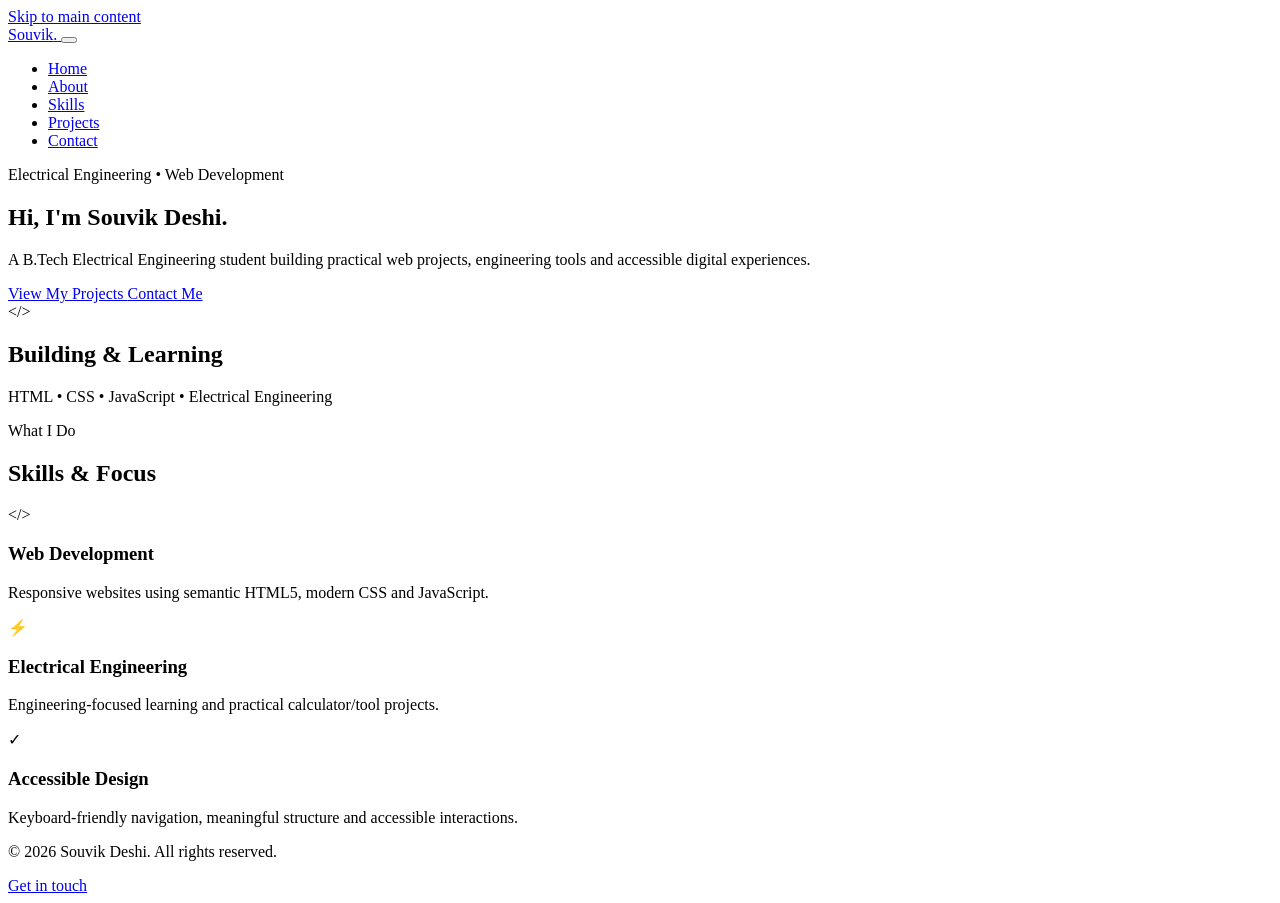
==== index.html @ 756754a0 "Create index.html" ====
<!DOCTYPE html>
<html lang="en">
<head>
    <meta charset="UTF-8">

    <meta name="viewport"
          content="width=device-width, initial-scale=1.0">

    <meta name="description"
          content="Souvik Deshi - Electrical Engineering student and Web Developer portfolio">

    <meta name="author" content="Souvik Deshi">

    <meta name="robots" content="index, follow">

    <meta name="theme-color" content="#2563eb">

    <title>Souvik Deshi | Portfolio</title>

    <link rel="stylesheet" href="style.css">
    <script src="script.js" defer></script>
</head>

<body>

<a class="skip-link" href="#main-content">
    Skip to main content
</a>

<header class="site-header">

    <div class="container nav-wrap">

        <a href="index.html"
           class="brand"
           aria-label="Souvik Deshi Home">
            Souvik<span>.</span>
        </a>

        <button
            class="menu-toggle"
            type="button"
            aria-expanded="false"
            aria-controls="primary-nav"
            aria-label="Open navigation menu">

            <span></span>
            <span></span>
            <span></span>

        </button>

        <nav id="primary-nav"
             class="primary-nav"
             aria-label="Primary navigation">

            <ul>

                <li>
                    <a class="active"
                       aria-current="page"
                       href="index.html">
                        Home
                    </a>
                </li>

                <li>
                    <a href="about.html">
                        About
                    </a>
                </li>

                <li>
                    <a href="skills.html">
                        Skills
                    </a>
                </li>

                <li>
                    <a href="projects.html">
                        Projects
                    </a>
                </li>

                <li>
                    <a href="contact.html">
                        Contact
                    </a>
                </li>

            </ul>

        </nav>

    </div>

</header>


<main id="main-content">

    <!-- HERO -->

    <section class="hero">

        <div class="container hero-grid">

            <div>

                <p class="eyebrow">
                    Electrical Engineering • Web Development
                </p>

                <h1>
                    Hi, I'm
                    <span>Souvik Deshi</span>.
                </h1>

                <p class="hero-text">

                    A B.Tech Electrical Engineering student
                    building practical web projects,
                    engineering tools and accessible
                    digital experiences.

                </p>

                <div class="button-row">

                    <a class="btn btn-primary"
                       href="projects.html">
                        View My Projects
                    </a>

                    <a class="btn btn-secondary"
                       href="contact.html">
                        Contact Me
                    </a>

                </div>

            </div>


            <aside class="hero-card"
                   aria-label="Portfolio highlights">

                <div class="code-icon"
                     aria-hidden="true">
                    &lt;/&gt;
                </div>

                <h2>
                    Building & Learning
                </h2>

                <p>
                    HTML • CSS • JavaScript •
                    Electrical Engineering
                </p>

            </aside>

        </div>

    </section>


    <!-- SERVICES -->

    <section class="section"
             aria-labelledby="focus-title">

        <div class="container">

            <p class="section-label">
                What I Do
            </p>

            <h2 id="focus-title">
                Skills & Focus
            </h2>

            <div class="card-grid">

                <article class="info-card">

                    <div class="card-icon"
                         aria-hidden="true">
                        &lt;/&gt;
                    </div>

                    <h3>
                        Web Development
                    </h3>

                    <p>
                        Responsive websites using semantic
                        HTML5, modern CSS and JavaScript.
                    </p>

                </article>


                <article class="info-card">

                    <div class="card-icon"
                         aria-hidden="true">
                        ⚡
                    </div>

                    <h3>
                        Electrical Engineering
                    </h3>

                    <p>
                        Engineering-focused learning and
                        practical calculator/tool projects.
                    </p>

                </article>


                <article class="info-card">

                    <div class="card-icon"
                         aria-hidden="true">
                        ✓
                    </div>

                    <h3>
                        Accessible Design
                    </h3>

                    <p>
                        Keyboard-friendly navigation,
                        meaningful structure and
                        accessible interactions.
                    </p>

                </article>

            </div>

        </div>

    </section>

</main>


<footer class="site-footer">

    <div class="container footer-wrap">

        <p>
            &copy; 2026 Souvik Deshi.
            All rights reserved.
        </p>

        <a href="contact.html">
            Get in touch
        </a>

    </div>

</footer>

</body>
  </html>
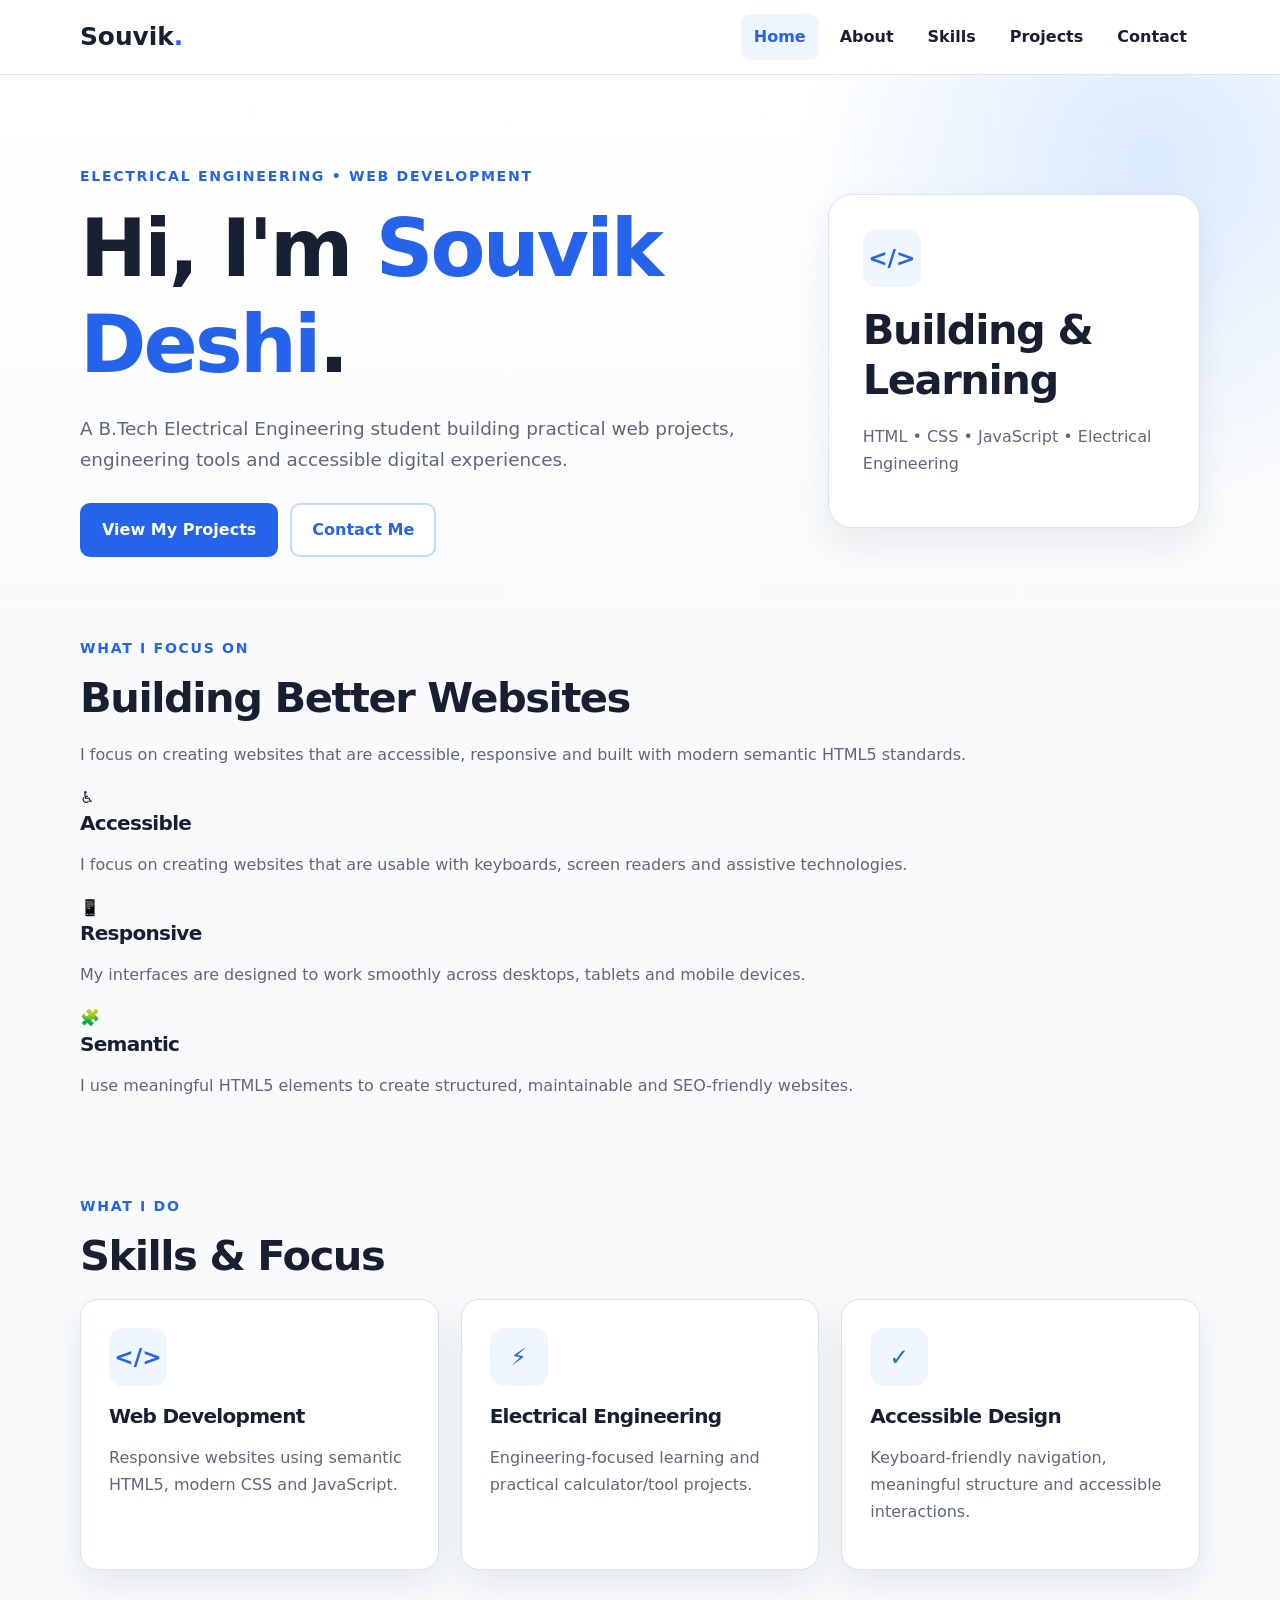
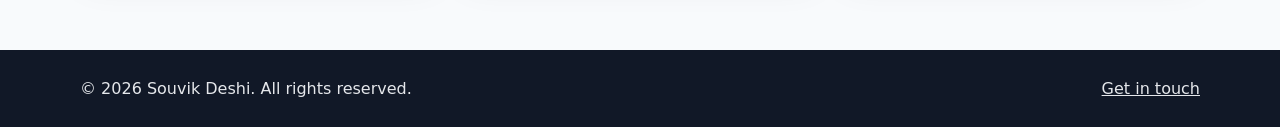
==== commit 0099b829: "Update index.html" ====
--- a/index.html
+++ b/index.html
@@ -165,6 +165,99 @@
 
     </section>
 
+    <!-- Accessibility Features -->
+<section class="features-section" aria-labelledby="features-title">
+
+    <div class="container">
+
+        <div class="section-heading">
+
+            <p class="section-label">
+                What I Focus On
+            </p>
+
+            <h2 id="features-title">
+                Building Better Websites
+            </h2>
+
+            <p>
+                I focus on creating websites that are
+                accessible, responsive and built with
+                modern semantic HTML5 standards.
+            </p>
+
+        </div>
+
+
+        <div class="feature-grid">
+
+
+            <!-- Accessible -->
+            <article class="feature-card">
+
+                <div class="feature-icon" aria-hidden="true">
+                    ♿
+                </div>
+
+                <h3>
+                    Accessible
+                </h3>
+
+                <p>
+                    I focus on creating websites that are
+                    usable with keyboards, screen readers
+                    and assistive technologies.
+                </p>
+
+            </article>
+
+
+            <!-- Responsive -->
+            <article class="feature-card">
+
+                <div class="feature-icon" aria-hidden="true">
+                    📱
+                </div>
+
+                <h3>
+                    Responsive
+                </h3>
+
+                <p>
+                    My interfaces are designed to work
+                    smoothly across desktops, tablets
+                    and mobile devices.
+                </p>
+
+            </article>
+
+
+            <!-- Semantic -->
+            <article class="feature-card">
+
+                <div class="feature-icon" aria-hidden="true">
+                    🧩
+                </div>
+
+                <h3>
+                    Semantic
+                </h3>
+
+                <p>
+                    I use meaningful HTML5 elements to
+                    create structured, maintainable and
+                    SEO-friendly websites.
+                </p>
+
+            </article>
+
+
+        </div>
+
+    </div>
+
+</section>
+
 
     <!-- SERVICES -->
 
--- a/style.css
+++ b/style.css
@@ -0,0 +1,1405 @@
+/* ================================
+   SOUVIK DESHI PORTFOLIO
+   Responsive + Accessible CSS
+================================ */
+
+
+:root {
+
+    --primary: #2563eb;
+    --primary-dark: #1d4ed8;
+
+    --text: #172033;
+    --muted: #5d687a;
+
+    --bg: #f8fafc;
+    --surface: #ffffff;
+
+    --border: #dbe3ef;
+
+    --soft-blue: #eff6ff;
+
+    --shadow:
+        0 14px 35px rgba(23, 32, 51, 0.08);
+
+    --radius: 18px;
+
+    --max-width: 1120px;
+
+}
+
+
+/* RESET */
+
+* {
+    box-sizing: border-box;
+}
+
+
+html {
+    scroll-behavior: smooth;
+}
+
+
+body {
+
+    margin: 0;
+
+    color: var(--text);
+
+    background: var(--bg);
+
+    font-family:
+        Inter,
+        system-ui,
+        -apple-system,
+        BlinkMacSystemFont,
+        "Segoe UI",
+        sans-serif;
+
+    font-size: 16px;
+
+    line-height: 1.7;
+
+}
+
+
+img {
+    max-width: 100%;
+    display: block;
+}
+
+
+a {
+    color: var(--primary);
+}
+
+
+button,
+input,
+textarea {
+    font: inherit;
+}
+
+
+/* ACCESSIBILITY */
+
+.skip-link {
+
+    position: fixed;
+
+    top: -100px;
+
+    left: 15px;
+
+    z-index: 9999;
+
+    padding: 10px 15px;
+
+    color: white;
+
+    background: #111827;
+
+    border-radius: 8px;
+
+    text-decoration: none;
+
+}
+
+
+.skip-link:focus {
+    top: 15px;
+}
+
+
+a:focus-visible,
+button:focus-visible,
+input:focus-visible,
+textarea:focus-visible {
+
+    outline: 3px solid #f59e0b;
+
+    outline-offset: 3px;
+
+}
+
+
+/* CONTAINER */
+
+.container {
+
+    width:
+        min(
+            calc(100% - 32px),
+            var(--max-width)
+        );
+
+    margin-inline: auto;
+
+}
+
+
+/* HEADER */
+
+.site-header {
+
+    position: sticky;
+
+    top: 0;
+
+    z-index: 1000;
+
+    background:
+        rgba(255, 255, 255, 0.96);
+
+    border-bottom:
+        1px solid var(--border);
+
+    backdrop-filter:
+        blur(12px);
+
+}
+
+
+.nav-wrap {
+
+    min-height: 74px;
+
+    display: flex;
+
+    align-items: center;
+
+    justify-content: space-between;
+
+    gap: 20px;
+
+}
+
+
+/* LOGO */
+
+.brand {
+
+    color: var(--text);
+
+    font-size: 1.55rem;
+
+    font-weight: 900;
+
+    text-decoration: none;
+
+}
+
+
+.brand span {
+    color: var(--primary);
+}
+
+
+/* NAVIGATION */
+
+.primary-nav ul {
+
+    display: flex;
+
+    align-items: center;
+
+    gap: 8px;
+
+    padding: 0;
+
+    margin: 0;
+
+    list-style: none;
+
+}
+
+
+.primary-nav a {
+
+    display: block;
+
+    padding: 9px 13px;
+
+    color: var(--text);
+
+    border-radius: 9px;
+
+    font-weight: 700;
+
+    text-decoration: none;
+
+}
+
+
+.primary-nav a:hover,
+.primary-nav a.active {
+
+    color: var(--primary);
+
+    background:
+        var(--soft-blue);
+
+}
+
+
+/* MOBILE MENU BUTTON */
+
+.menu-toggle {
+
+    display: none;
+
+    width: 44px;
+
+    height: 44px;
+
+    padding: 9px;
+
+    border:
+        1px solid var(--border);
+
+    border-radius: 10px;
+
+    background: white;
+
+    cursor: pointer;
+
+}
+
+
+.menu-toggle span {
+
+    display: block;
+
+    height: 2px;
+
+    margin: 5px 0;
+
+    background: var(--text);
+
+    border-radius: 5px;
+
+}
+
+
+/* HERO */
+
+.hero {
+
+    padding:
+        90px 0 80px;
+
+    background:
+
+        radial-gradient(
+            circle at 90% 15%,
+            #dbeafe 0,
+            transparent 28%
+        ),
+
+        linear-gradient(
+            180deg,
+            #ffffff,
+            var(--bg)
+        );
+
+}
+
+
+.hero-grid {
+
+    display: grid;
+
+    grid-template-columns:
+        1.5fr 0.8fr;
+
+    gap: 50px;
+
+    align-items: center;
+
+}
+
+
+.eyebrow,
+.section-label {
+
+    margin:
+        0 0 12px;
+
+    color:
+        var(--primary);
+
+    font-size:
+        0.88rem;
+
+    font-weight:
+        900;
+
+    letter-spacing:
+        0.12em;
+
+    text-transform:
+        uppercase;
+
+}
+
+
+h1,
+h2,
+h3 {
+
+    line-height: 1.2;
+
+    letter-spacing:
+        -0.035em;
+
+}
+
+
+h1 {
+
+    max-width:
+        800px;
+
+    margin:
+        0 0 20px;
+
+    font-size:
+        clamp(
+            2.4rem,
+            7vw,
+            5rem
+        );
+
+}
+
+
+h1 span {
+    color: var(--primary);
+}
+
+
+h2 {
+
+    margin:
+        0 0 18px;
+
+    font-size:
+        clamp(
+            1.8rem,
+            4vw,
+            2.6rem
+        );
+
+}
+
+
+h3 {
+
+    margin:
+        0 0 8px;
+
+    font-size:
+        1.25rem;
+
+}
+
+
+p {
+    color: var(--muted);
+}
+
+
+.hero-text {
+
+    max-width:
+        700px;
+
+    margin:
+        0 0 28px;
+
+    font-size:
+        1.15rem;
+
+}
+
+
+/* BUTTONS */
+
+.button-row {
+
+    display: flex;
+
+    flex-wrap: wrap;
+
+    gap: 12px;
+
+}
+
+
+.btn {
+
+    display: inline-flex;
+
+    min-height: 48px;
+
+    align-items: center;
+
+    justify-content: center;
+
+    padding:
+        11px 20px;
+
+    border:
+        2px solid transparent;
+
+    border-radius:
+        10px;
+
+    font-weight:
+        800;
+
+    text-decoration:
+        none;
+
+    cursor:
+        pointer;
+
+}
+
+
+.btn-primary {
+
+    color: white;
+
+    background:
+        var(--primary);
+
+}
+
+
+.btn-primary:hover {
+    background:
+        var(--primary-dark);
+}
+
+
+.btn-secondary {
+
+    color:
+        var(--primary);
+
+    background:
+        white;
+
+    border-color:
+        #bfdbfe;
+
+}
+
+
+.btn-secondary:hover {
+    background:
+        var(--soft-blue);
+}
+
+
+/* HERO CARD */
+
+.hero-card {
+
+    padding:
+        34px;
+
+    background:
+        var(--surface);
+
+    border:
+        1px solid var(--border);
+
+    border-radius:
+        24px;
+
+    box-shadow:
+        var(--shadow);
+
+}
+
+
+.code-icon,
+.card-icon {
+
+    display:
+        grid;
+
+    width:
+        58px;
+
+    height:
+        58px;
+
+    place-items:
+        center;
+
+    margin-bottom:
+        18px;
+
+    color:
+        var(--primary);
+
+    background:
+        var(--soft-blue);
+
+    border-radius:
+        14px;
+
+    font-size:
+        1.45rem;
+
+    font-weight:
+        900;
+
+}
+
+
+/* SECTIONS */
+
+.section {
+
+    padding:
+        80px 0;
+
+}
+
+
+.card-grid {
+
+    display:
+        grid;
+
+    grid-template-columns:
+        repeat(3, 1fr);
+
+    gap:
+        22px;
+
+}
+
+
+.info-card,
+.project-card,
+.skill-card {
+
+    padding:
+        28px;
+
+    background:
+        var(--surface);
+
+    border:
+        1px solid var(--border);
+
+    border-radius:
+        var(--radius);
+
+    box-shadow:
+        var(--shadow);
+
+}
+
+
+/* PAGE HERO */
+
+.page-hero {
+
+    padding:
+        70px 0 55px;
+
+    background:
+        linear-gradient(
+            180deg,
+            #ffffff,
+            var(--bg)
+        );
+
+    border-bottom:
+        1px solid var(--border);
+
+}
+
+
+.page-hero h1 {
+
+    font-size:
+        clamp(
+            2.2rem,
+            6vw,
+            4rem
+        );
+
+    margin-bottom:
+        12px;
+
+}
+
+
+.page-hero p:last-child {
+
+    max-width:
+        750px;
+
+    margin-bottom:
+        0;
+
+    font-size:
+        1.1rem;
+
+}
+
+
+/* ABOUT */
+
+.narrow {
+
+    max-width:
+        850px;
+
+}
+
+
+.highlight-box {
+
+    margin-top:
+        30px;
+
+    padding:
+        25px;
+
+    background:
+        var(--soft-blue);
+
+    border:
+        1px solid #bfdbfe;
+
+    border-radius:
+        var(--radius);
+
+}
+
+
+/* SKILLS */
+
+.skills-list {
+
+    display:
+        grid;
+
+    grid-template-columns:
+        repeat(2, 1fr);
+
+    gap:
+        20px;
+
+}
+
+
+.skill-card {
+
+    display:
+        flex;
+
+    gap:
+        20px;
+
+    align-items:
+        flex-start;
+
+}
+
+
+.skill-number {
+
+    color:
+        var(--primary);
+
+    font-size:
+        1.2rem;
+
+    font-weight:
+        900;
+
+}
+
+
+/* PROJECTS */
+
+.project-grid {
+
+    display:
+        grid;
+
+    grid-template-columns:
+        repeat(3, 1fr);
+
+    gap:
+        22px;
+
+}
+
+
+.project-card {
+
+    display:
+        flex;
+
+    min-height:
+        280px;
+
+    flex-direction:
+        column;
+
+}
+
+
+.project-tag {
+
+    width:
+        fit-content;
+
+    margin-bottom:
+        18px;
+
+    padding:
+        5px 10px;
+
+    color:
+        var(--primary-dark);
+
+    background:
+        var(--soft-blue);
+
+    border-radius:
+        999px;
+
+    font-size:
+        0.78rem;
+
+    font-weight:
+        800;
+
+}
+
+
+.project-card p {
+    flex: 1;
+}
+
+
+.text-link {
+
+    font-weight:
+        800;
+
+    text-underline-offset:
+        4px;
+
+}
+
+
+/* CONTACT */
+
+.contact-grid {
+
+    display:
+        grid;
+
+    grid-template-columns:
+        0.9fr 1.1fr;
+
+    gap:
+        45px;
+
+    align-items:
+        start;
+
+}
+
+
+.contact-links {
+
+    display:
+        grid;
+
+    gap:
+        12px;
+
+    margin-top:
+        25px;
+
+}
+
+
+.contact-item {
+
+    display:
+        flex;
+
+    align-items:
+        center;
+
+    gap:
+        15px;
+
+    padding:
+        15px;
+
+    color:
+        var(--text);
+
+    background:
+        var(--surface);
+
+    border:
+        1px solid var(--border);
+
+    border-radius:
+        13px;
+
+    text-decoration:
+        none;
+
+}
+
+
+.contact-item:hover {
+
+    border-color:
+        #93c5fd;
+
+    background:
+        var(--soft-blue);
+
+}
+
+
+.contact-item small {
+
+    display:
+        block;
+
+    color:
+        var(--muted);
+
+}
+
+
+.contact-icon {
+
+    display:
+        grid;
+
+    width:
+        45px;
+
+    height:
+        45px;
+
+    flex:
+        0 0 45px;
+
+    place-items:
+        center;
+
+    color:
+        white;
+
+    background:
+        var(--primary);
+
+    border-radius:
+        10px;
+
+    font-weight:
+        900;
+
+}
+
+
+/* FORM */
+
+.contact-form {
+
+    padding:
+        28px;
+
+    background:
+        var(--surface);
+
+    border:
+        1px solid var(--border);
+
+    border-radius:
+        var(--radius);
+
+    box-shadow:
+        var(--shadow);
+
+}
+
+
+.form-group {
+
+    margin-bottom:
+        18px;
+
+}
+
+
+label {
+
+    display:
+        block;
+
+    margin-bottom:
+        7px;
+
+    font-weight:
+        800;
+
+}
+
+
+input,
+textarea {
+
+    width:
+        100%;
+
+    padding:
+        12px 14px;
+
+    color:
+        var(--text);
+
+    background:
+        white;
+
+    border:
+        1px solid #b9c5d6;
+
+    border-radius:
+        9px;
+
+    font:
+        inherit;
+
+}
+
+
+textarea {
+    resize: vertical;
+}
+
+
+.form-note {
+
+    margin:
+        12px 0 0;
+
+    font-size:
+        0.85rem;
+
+}
+
+
+/* FOOTER */
+
+.site-footer {
+
+    padding:
+        25px 0;
+
+    background:
+        #111827;
+
+}
+
+
+.footer-wrap {
+
+    display:
+        flex;
+
+    align-items:
+        center;
+
+    justify-content:
+        space-between;
+
+    gap:
+        15px;
+
+}
+
+
+.site-footer p,
+.site-footer a {
+
+    margin:
+        0;
+
+    color:
+        #e5e7eb;
+
+}
+
+
+/* ================================
+   MOBILE
+================================ */
+
+@media (max-width: 800px) {
+
+
+    .menu-toggle {
+        display: block;
+    }
+
+
+    .primary-nav {
+
+        position:
+            absolute;
+
+        top:
+            74px;
+
+        right:
+            16px;
+
+        left:
+            16px;
+
+        display:
+            none;
+
+        padding:
+            10px;
+
+        background:
+            white;
+
+        border:
+            1px solid var(--border);
+
+        border-radius:
+            14px;
+
+        box-shadow:
+            var(--shadow);
+
+    }
+
+
+    .primary-nav.open {
+        display: block;
+    }
+
+
+    .primary-nav ul {
+
+        display:
+            grid;
+
+    }
+
+
+    .primary-nav a {
+
+        padding:
+            12px 14px;
+
+    }
+
+
+    .hero-grid,
+    .contact-grid {
+
+        grid-template-columns:
+            1fr;
+
+    }
+
+
+    .card-grid,
+    .project-grid,
+    .skills-list {
+
+        grid-template-columns:
+            1fr;
+
+    }
+
+
+    .hero {
+
+        padding:
+            65px 0;
+
+    }
+
+
+    .section {
+
+        padding:
+            60px 0;
+
+    }
+
+}
+
+
+/* SMALL MOBILE */
+
+@media (max-width: 480px) {
+
+
+    .container {
+
+        width:
+            min(
+                calc(100% - 24px),
+                var(--max-width)
+            );
+
+    }
+
+
+    h1 {
+
+        font-size:
+            2.35rem;
+
+    }
+
+
+    .hero-card,
+    .info-card,
+    .project-card,
+    .skill-card,
+    .contact-form {
+
+        padding:
+            22px;
+
+    }
+
+
+    .button-row,
+    .button-row .btn {
+
+        width:
+            100%;
+
+    }
+
+
+    .footer-wrap {
+
+        flex-direction:
+            column;
+
+        align-items:
+            flex-start;
+
+    }
+
+}
+
+
+/* REDUCED MOTION */
+
+@media (prefers-reduced-motion: reduce) {
+
+    html {
+        scroll-behavior: auto;
+    }
+
+
+    *,
+    *::before,
+    *::after {
+
+        animation-duration:
+            0.01ms !important;
+
+        animation-iteration-count:
+            1 !important;
+
+        transition-duration:
+            0.01ms !important;
+
+    }
+
+}
+
+/* =================================
+   SKILLS CATEGORY SECTION
+================================= */
+
+.skills-section .container {
+    display: grid;
+    grid-template-columns: repeat(2, 1fr);
+    gap: 30px;
+}
+
+
+/* SKILL CATEGORY CARD */
+
+.skills-category {
+
+    padding: 32px;
+
+    background: #ffffff;
+
+    border: 1px solid #e2e8f0;
+
+    border-radius: 20px;
+
+    box-shadow:
+        0 8px 25px rgba(15, 23, 42, 0.05);
+
+}
+
+
+/* CATEGORY TITLE */
+
+.skills-category h2 {
+
+    margin: 0 0 25px;
+
+    font-size: 2rem;
+
+    color: #172033;
+
+}
+
+
+/* TAG CONTAINER */
+
+.skill-tags {
+
+    display: flex;
+
+    flex-wrap: wrap;
+
+    gap: 12px;
+
+}
+
+
+/* INDIVIDUAL SKILL */
+
+.skill-tag {
+
+    display: inline-flex;
+
+    align-items: center;
+
+    justify-content: center;
+
+    padding: 10px 18px;
+
+    color: #1e40af;
+
+    background: #eff6ff;
+
+    border-radius: 999px;
+
+    font-size: 1rem;
+
+    font-weight: 700;
+
+    border: 1px solid transparent;
+
+    transition:
+        transform 0.2s ease,
+        background 0.2s ease,
+        border-color 0.2s ease;
+
+}
+
+
+/* HOVER */
+
+.skill-tag:hover {
+
+    background: #dbeafe;
+
+    border-color: #93c5fd;
+
+    transform: translateY(-2px);
+
+}
+
+
+/* MOBILE */
+
+@media (max-width: 800px) {
+
+    .skills-section .container {
+
+        grid-template-columns: 1fr;
+
+        gap: 22px;
+
+    }
+
+
+    .skills-category {
+
+        padding: 28px;
+
+    }
+
+
+    .skills-category h2 {
+
+        font-size: 1.8rem;
+
+    }
+
+}
+
+
+/* SMALL MOBILE */
+
+@media (max-width: 480px) {
+
+    .skills-category {
+
+        padding: 24px;
+
+        border-radius: 18px;
+
+    }
+
+
+    .skills-category h2 {
+
+        font-size: 1.7rem;
+
+        margin-bottom: 20px;
+
+    }
+
+
+    .skill-tag {
+
+        padding: 9px 16px;
+
+        font-size: 0.95rem;
+
+    }
+
+   }
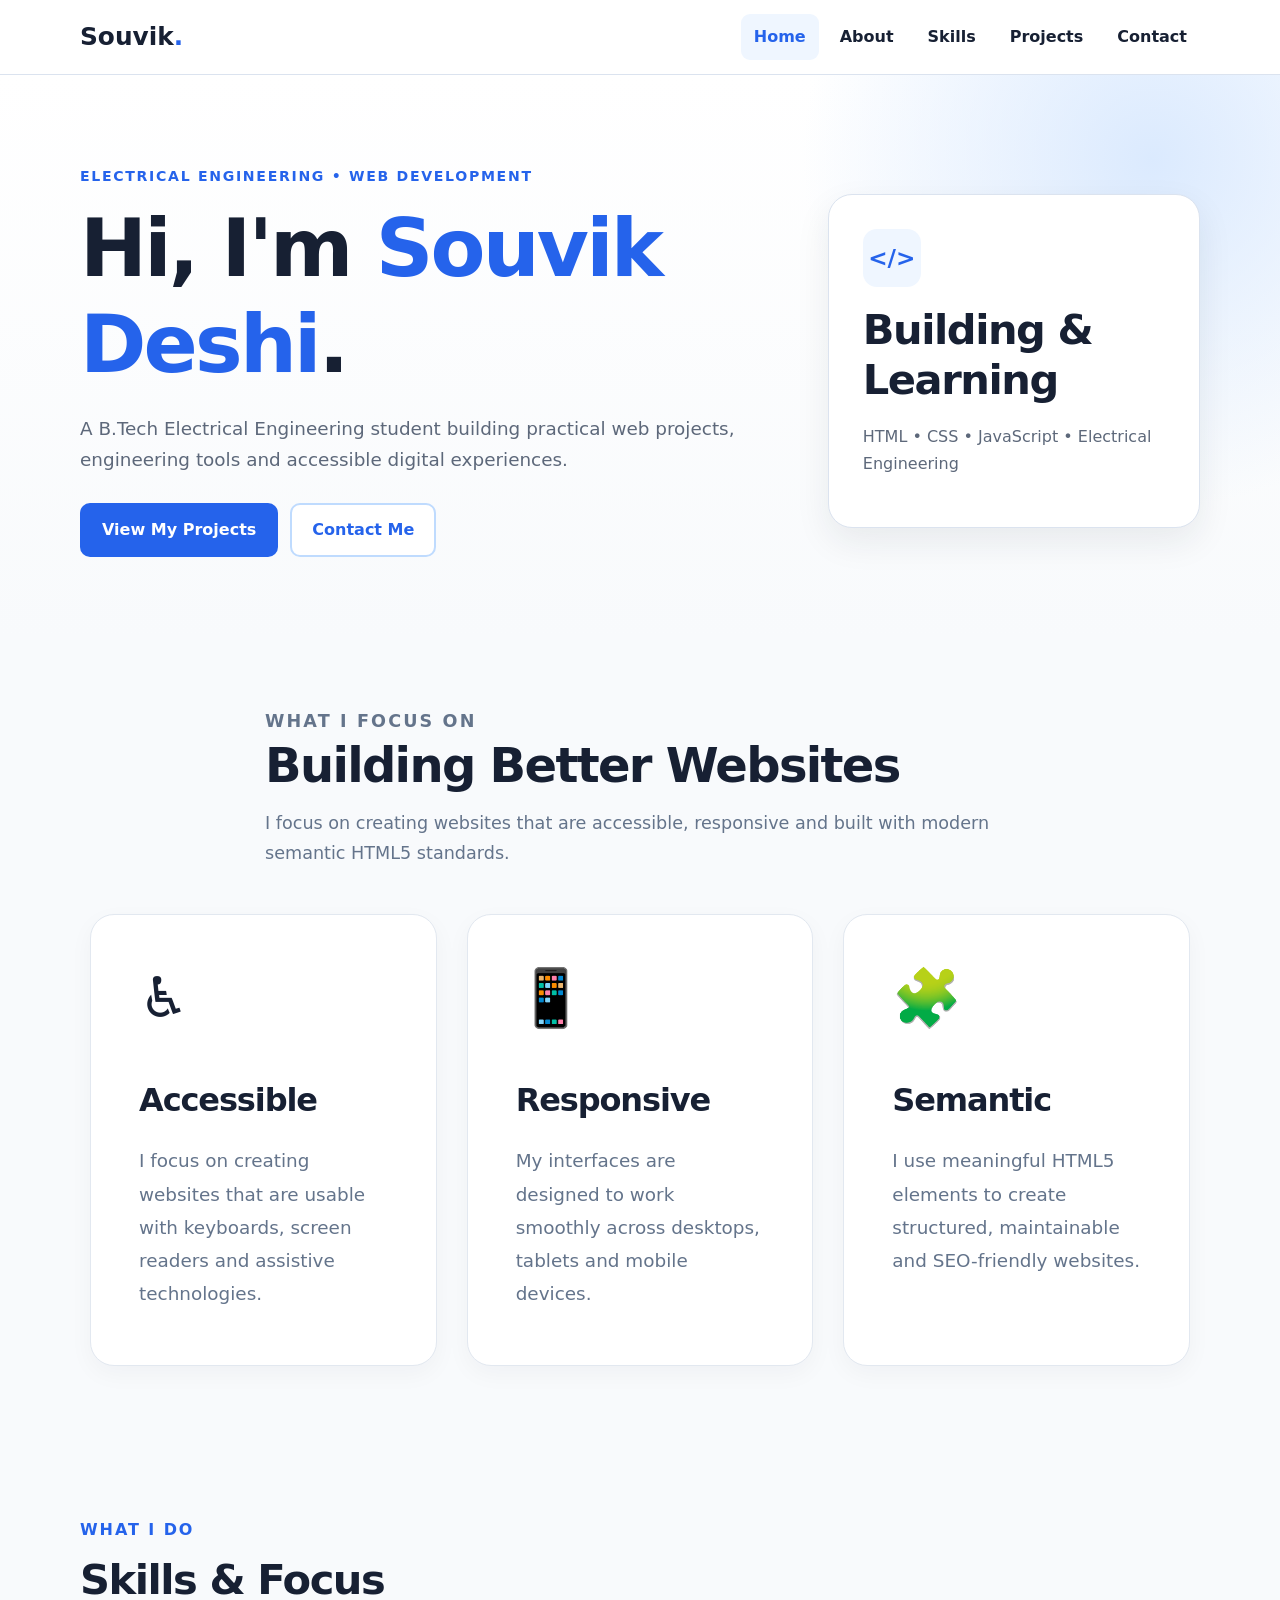
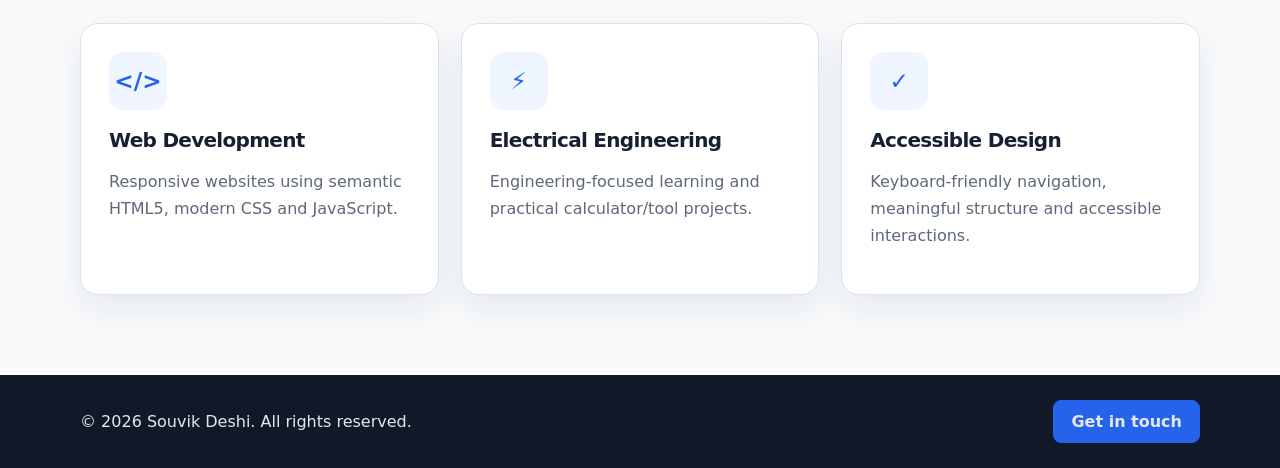
==== commit 8501ced4: "Update index.html" ====
--- a/index.html
+++ b/index.html
@@ -351,7 +351,8 @@
             All rights reserved.
         </p>
 
-        <a href="contact.html">
+        <a href="contact.html"
+            class="get-in-touch">
             Get in touch
         </a>
 
--- a/style.css
+++ b/style.css
@@ -1403,3 +1403,402 @@
     }
 
    }
+
+/* =========================================
+   ACCESSIBILITY FEATURES SECTION
+========================================= */
+
+.features-section {
+    padding: 70px 20px;
+}
+
+
+/* SECTION HEADING */
+
+.section-heading {
+    max-width: 750px;
+    margin: 0 auto 45px;
+    text-align: left;
+}
+
+.section-label {
+    color: #2563eb;
+    font-size: 1rem;
+    font-weight: 700;
+    margin-bottom: 12px;
+}
+
+.section-heading h2 {
+    color: #172033;
+    font-size: clamp(2rem, 5vw, 3rem);
+    line-height: 1.2;
+    margin: 0 0 15px;
+}
+
+.section-heading p {
+    color: #64748b;
+    font-size: 1.1rem;
+    line-height: 1.7;
+    margin: 0;
+}
+
+
+/* =========================================
+   FEATURE GRID
+========================================= */
+
+.feature-grid {
+    max-width: 1100px;
+    margin: 0 auto;
+
+    display: grid;
+    grid-template-columns: repeat(3, 1fr);
+
+    gap: 30px;
+}
+
+
+/* =========================================
+   FEATURE CARD
+========================================= */
+
+.feature-card {
+    background: #ffffff;
+
+    border: 1px solid #e2e8f0;
+
+    border-radius: 24px;
+
+    padding: 55px 48px;
+
+    min-height: 380px;
+
+    box-shadow:
+        0 8px 25px rgba(15, 23, 42, 0.04);
+
+    transition:
+        transform 0.25s ease,
+        box-shadow 0.25s ease,
+        border-color 0.25s ease;
+}
+
+
+/* CARD HOVER */
+
+.feature-card:hover {
+    transform: translateY(-6px);
+
+    border-color: #cbd5e1;
+
+    box-shadow:
+        0 15px 35px rgba(15, 23, 42, 0.08);
+}
+
+
+/* =========================================
+   ICON
+========================================= */
+
+.feature-icon {
+    font-size: 3.5rem;
+
+    line-height: 1;
+
+    margin-bottom: 55px;
+}
+
+
+/* =========================================
+   CARD TITLE
+========================================= */
+
+.feature-card h3 {
+    color: #172033;
+
+    font-size: 2rem;
+
+    line-height: 1.2;
+
+    margin: 0 0 25px;
+}
+
+
+/* =========================================
+   CARD DESCRIPTION
+========================================= */
+
+.feature-card p {
+    color: #64748b;
+
+    font-size: 1.15rem;
+
+    line-height: 1.8;
+
+    margin: 0;
+}
+
+
+/* =========================================
+   TABLET
+========================================= */
+
+@media (max-width: 900px) {
+
+    .feature-grid {
+        grid-template-columns: 1fr 1fr;
+    }
+
+    .feature-card {
+        padding: 45px 35px;
+    }
+
+}
+
+
+/* =========================================
+   MOBILE
+========================================= */
+
+@media (max-width: 650px) {
+
+    .features-section {
+        padding: 50px 20px;
+    }
+
+    .section-heading {
+        margin-bottom: 30px;
+    }
+
+    .section-heading h2 {
+        font-size: 2.2rem;
+    }
+
+    .section-heading p {
+        font-size: 1rem;
+    }
+
+    .feature-grid {
+        grid-template-columns: 1fr;
+
+        gap: 25px;
+    }
+
+    .feature-card {
+        min-height: auto;
+
+        padding: 50px 48px;
+
+        border-radius: 22px;
+    }
+
+    .feature-icon {
+        font-size: 3.2rem;
+
+        margin-bottom: 45px;
+    }
+
+    .feature-card h3 {
+        font-size: 2rem;
+
+        margin-bottom: 20px;
+    }
+
+    .feature-card p {
+        font-size: 1.1rem;
+
+        line-height: 1.75;
+    }
+
+}
+
+
+/* =========================================
+   SMALL MOBILE
+========================================= */
+
+@media (max-width: 400px) {
+
+    .features-section {
+        padding: 40px 15px;
+    }
+
+    .feature-card {
+        padding: 40px 28px;
+    }
+
+    .feature-card h3 {
+        font-size: 1.8rem;
+    }
+
+    .feature-card p {
+        font-size: 1rem;
+    }
+
+   }
+
+/* ================================
+   GET IN TOUCH BUTTON
+================================ */
+
+.get-in-touch {
+    display: inline-block;
+
+    padding: 7px 17px;
+
+    background: #2563eb;
+    color: #ffffff;
+
+    border: 1px solid #2563eb;
+    border-radius: 8px;
+
+    font-size: 16px;
+    font-weight: 700;
+
+    text-decoration: none;
+
+    transition: all 0.25s ease;
+}
+
+
+/* Hover */
+
+.get-in-touch:hover {
+    background: #1d4ed8;
+    border-color: #1d4ed8;
+
+    transform: translateY(-2px);
+
+    box-shadow: 0 8px 20px rgba(37, 99, 235, 0.25);
+}
+
+
+/* Keyboard accessibility */
+
+.get-in-touch:focus-visible {
+    outline: 3px solid #93c5fd;
+    outline-offset: 4px;
+}
+
+
+/* Mobile */
+
+@media (max-width: 600px) {
+
+    .get-in-touch {
+        width: 100%;
+        box-sizing: border-box;
+
+        text-align: center;
+
+        padding: 15px 20px;
+    }
+   
+.education-section {
+    padding: 70px 30px;
+    background: #f8faff;
+}
+
+.section-label {
+    max-width: 1000px;
+    margin: 0 auto 25px;
+    color: #2563eb;
+    font-size: 18px;
+    font-weight: 800;
+    letter-spacing: 2px;
+}
+
+.education-section > h1 {
+    max-width: 1000px;
+    margin: 0 auto 70px;
+    color: #172033;
+    font-size: 58px;
+    line-height: 1.1;
+    font-weight: 800;
+}
+
+.education-card {
+    max-width: 690px;
+    margin: 0 auto;
+    padding: 48px;
+    background: #ffffff;
+    border: 1px solid #e2e8f0;
+    border-radius: 28px;
+    box-shadow: 0 8px 25px rgba(15, 23, 42, 0.04);
+}
+
+.education-card h2 {
+    margin: 0 0 35px;
+    color: #172033;
+    font-size: 36px;
+    line-height: 1.25;
+}
+
+.education-card p {
+    margin: 0 0 32px;
+    color: #64748b;
+    font-size: 20px;
+    line-height: 1.8;
+}
+
+.education-card p:last-child {
+    margin-bottom: 0;
+}
+
+/* Mobile */
+@media (max-width: 700px) {
+
+    .education-section {
+        padding: 55px 24px;
+    }
+
+    .section-label {
+        font-size: 17px;
+        margin-bottom: 22px;
+    }
+
+    .education-section > h1 {
+        font-size: 42px;
+        margin-bottom: 55px;
+    }
+
+    .education-card {
+        padding: 40px 48px;
+        border-radius: 26px;
+    }
+
+    .education-card h2 {
+        font-size: 30px;
+        margin-bottom: 30px;
+    }
+
+    .education-card p {
+        font-size: 18px;
+        line-height: 1.8;
+    }
+}
+
+@media (max-width: 450px) {
+
+    .education-section {
+        padding: 45px 20px;
+    }
+
+    .education-section > h1 {
+        font-size: 36px;
+    }
+
+    .education-card {
+        padding: 32px 28px;
+    }
+
+    .education-card h2 {
+        font-size: 27px;
+    }
+
+    .education-card p {
+        font-size: 17px;
+    }
+}
+
+   
+}
